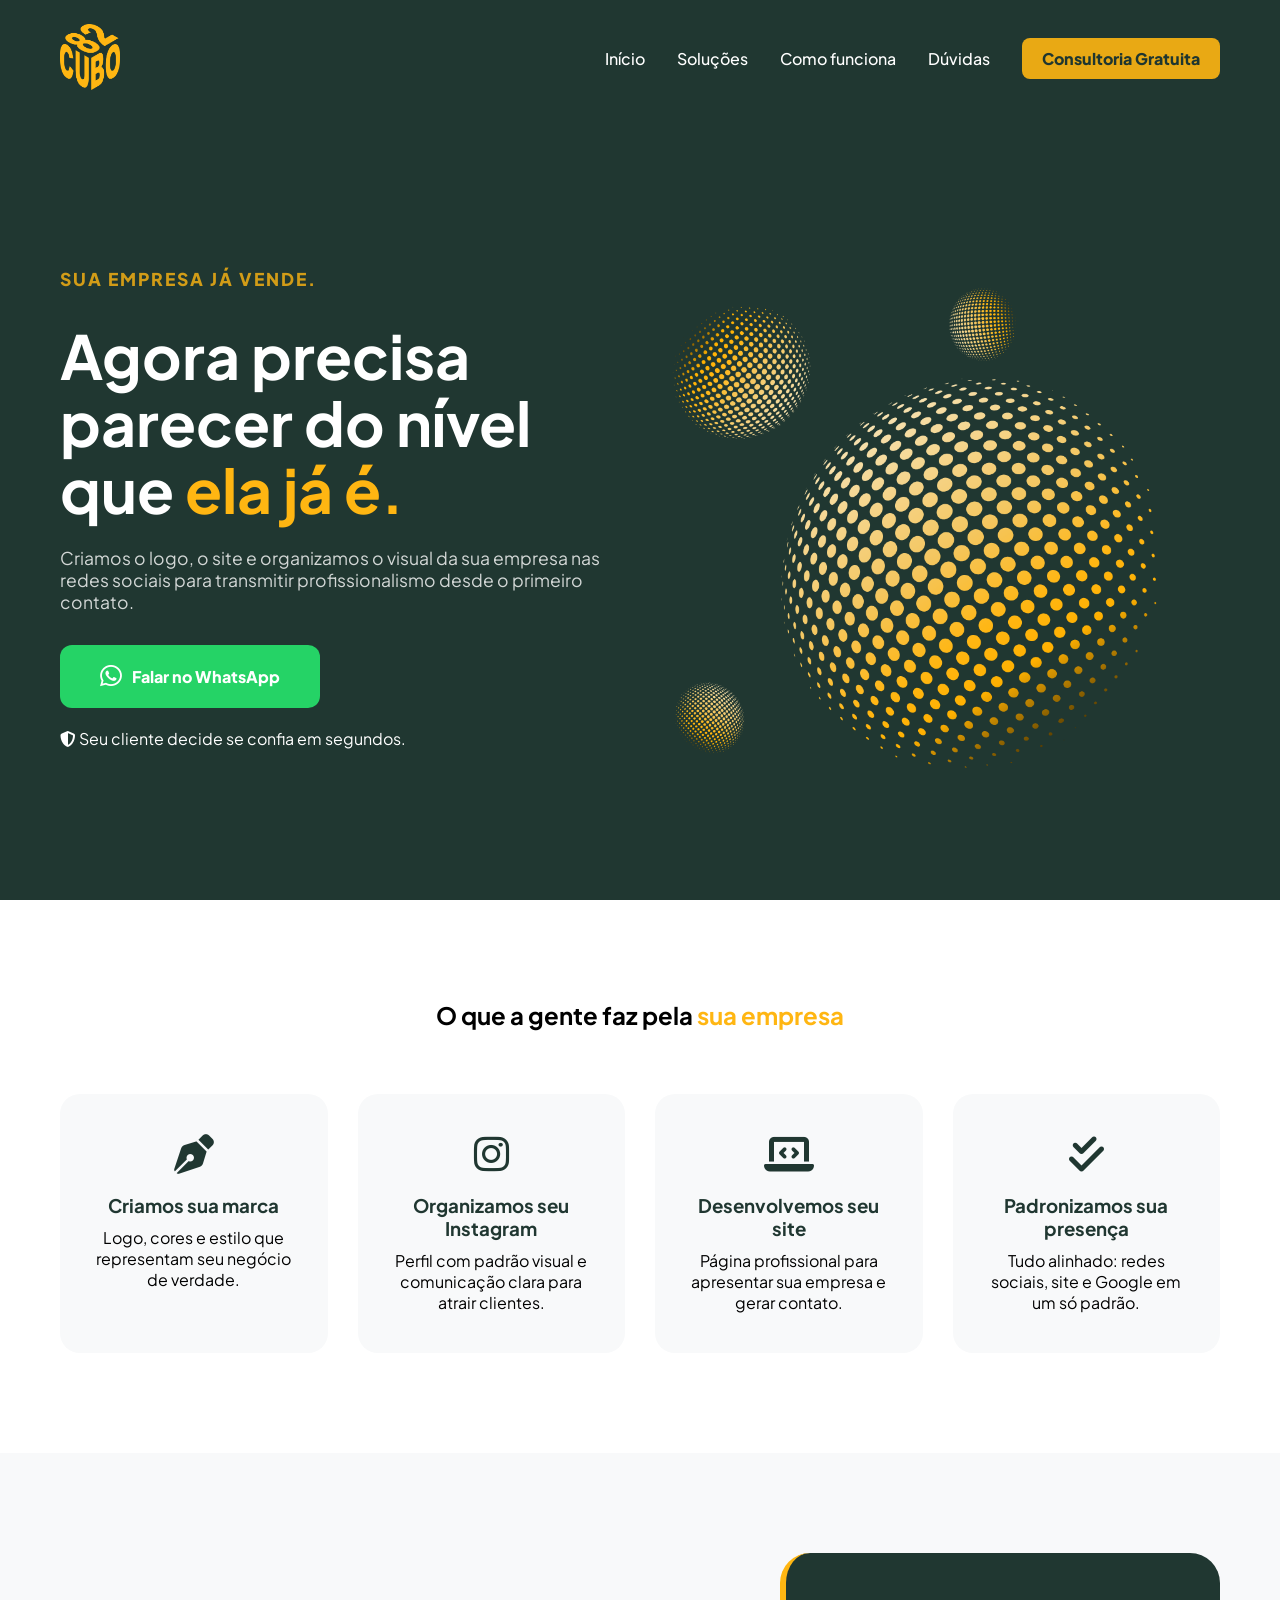
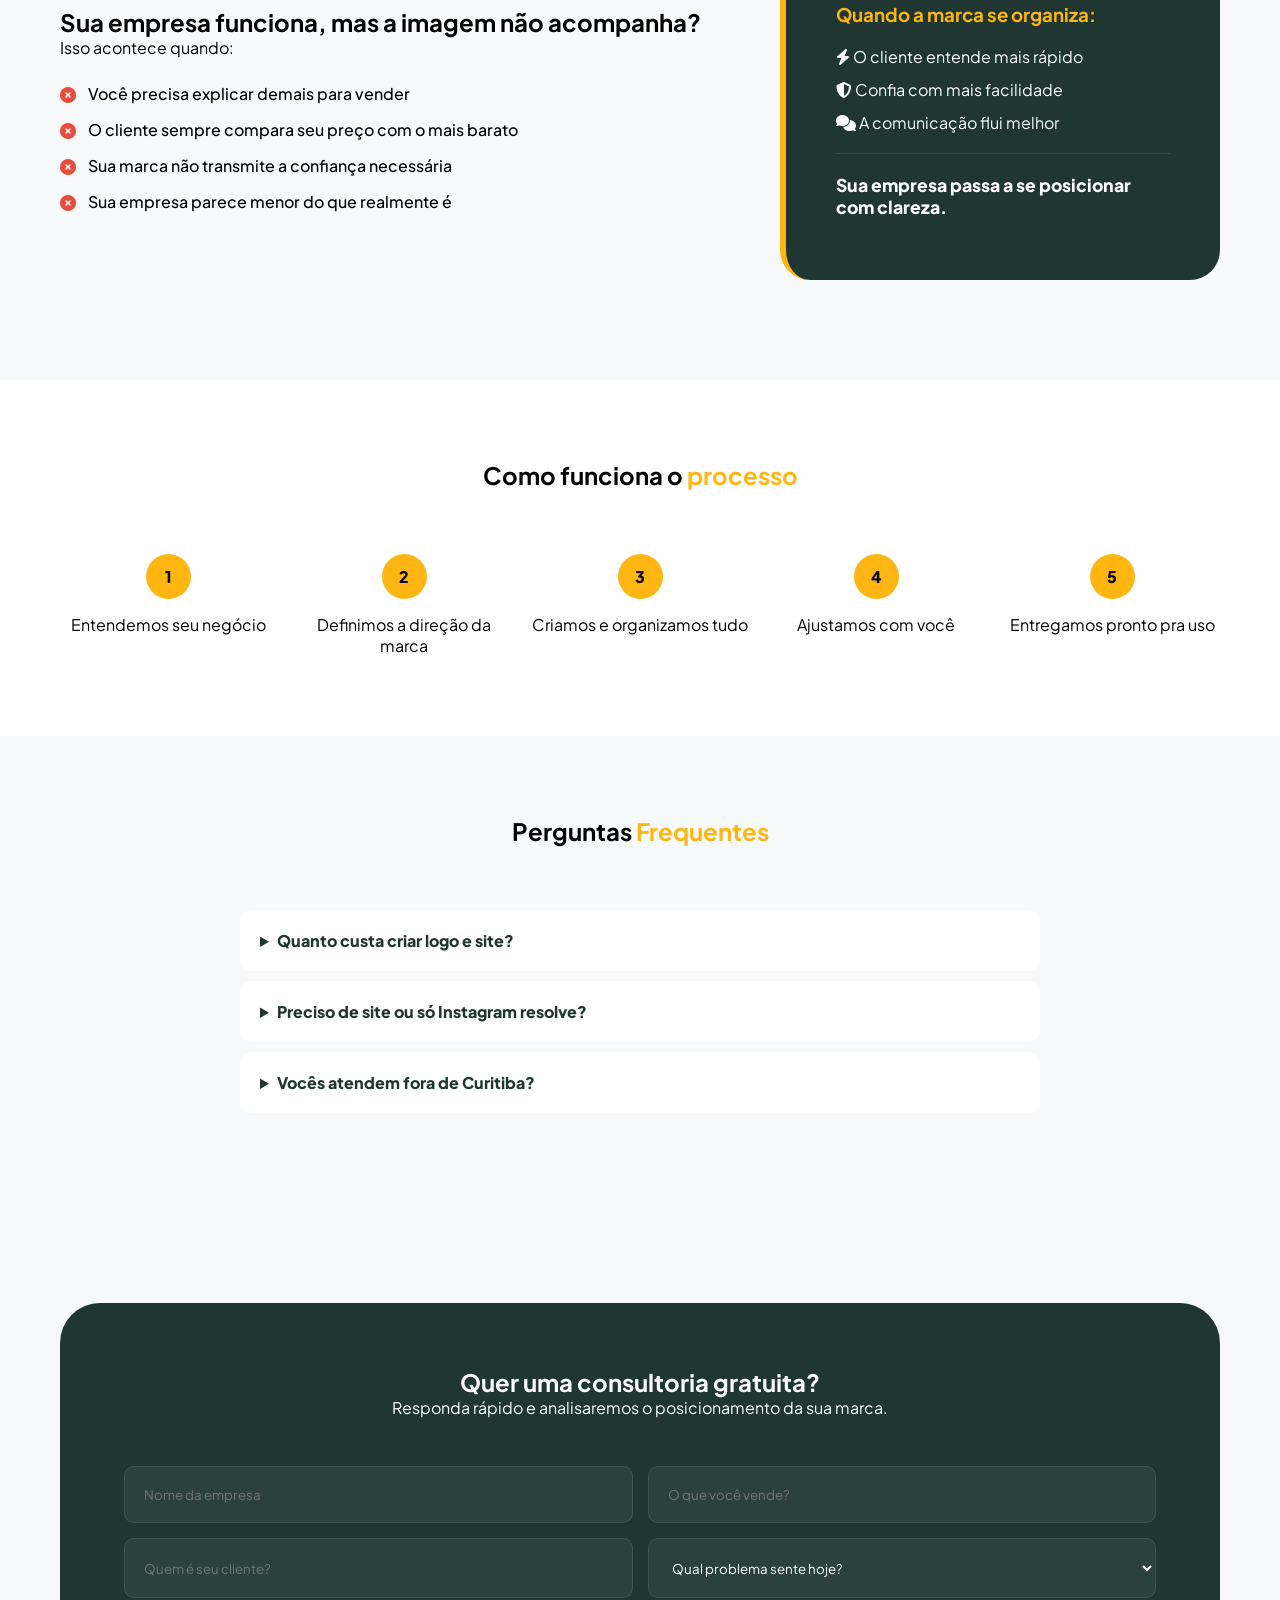
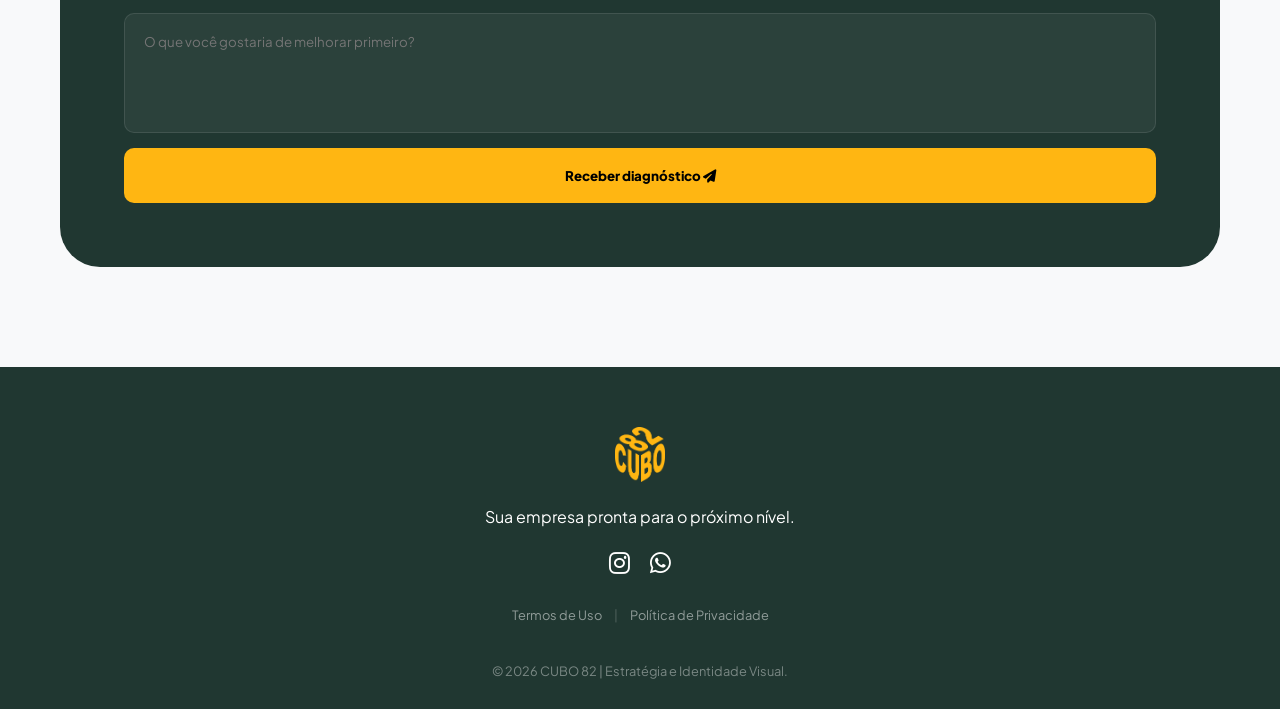
==== index.html @ 88b91f56 "feat: pagina web da cubo82 v.1.0" ====
<!doctype html>
<html lang="pt-br">
  <head>
    <!-- Google Tag Manager -->
    <script>
      (function (w, d, s, l, i) {
        w[l] = w[l] || [];
        w[l].push({ "gtm.start": new Date().getTime(), event: "gtm.js" });
        var f = d.getElementsByTagName(s)[0],
          j = d.createElement(s),
          dl = l != "dataLayer" ? "&l=" + l : "";
        j.async = true;
        j.src = "https://www.googletagmanager.com/gtm.js?id=" + i + dl;
        f.parentNode.insertBefore(j, f);
      })(window, document, "script", "dataLayer", "GTM-NW88DXRG");
    </script>
    <!-- End Google Tag Manager -->

    <meta charset="UTF-8" />
    <meta charset="UTF-8" />
    <meta name="viewport" content="width=device-width, initial-scale=1.0" />

    <title>
      Logo, Site e Identidade Visual para Pequenas Empresas | Cubo 82
    </title>
    <meta
      name="description"
      content="Criamos o logo, o site e organizamos o visual da sua empresa para você parecer profissional e atrair melhores clientes. Atendimento em todo o Brasil."
    />
    <meta
      name="keywords"
      content="Branding, Logotipo, Site para pequenas empresas, Instagram profissional, Cubo 82, Curitiba"
    />

    <link
      rel="stylesheet"
      href="https://cdnjs.cloudflare.com/ajax/libs/font-awesome/6.4.0/css/all.min.css"
    />
    <link
      href="https://fonts.googleapis.com/css2?family=Plus+Jakarta+Sans:wght@300;500;800&display=swap"
      rel="stylesheet"
    />
    <link href="https://unpkg.com/aos@2.3.1/dist/aos.css" rel="stylesheet" />
    <link rel="stylesheet" href="css/styles.css" />
  </head>
  <body>
    <!-- Google Tag Manager (noscript) -->
    <noscript
      ><iframe
        src="https://www.googletagmanager.com/ns.html?id=GTM-NW88DXRG"
        height="0"
        width="0"
        style="display: none; visibility: hidden"
      ></iframe
    ></noscript>
    <!-- End Google Tag Manager (noscript) -->
    <header id="cabecalho">
      <nav class="container">
        <div class="logotipo">
          <img src="public/assets/cubo82.webp" alt="CUBO 82" />
        </div>
        <ul class="links-navegacao">
          <li><a href="#inicio">Início</a></li>
          <li><a href="#solucoes">Soluções</a></li>
          <li><a href="#processo">Como funciona</a></li>
          <li><a href="#faq">Dúvidas</a></li>
          <li>
            <a href="#diagnostico" class="botao-nav">Consultoria Gratuita</a>
          </li>
        </ul>
        <div class="botao-menu">
          <i class="fas fa-bars"></i>
        </div>
      </nav>
    </header>

    <main>
      <section id="inicio" class="secao-principal">
        <div class="container grade-principal">
          <div class="conteudo-principal" data-aos="fade-right">
            <p class="pre-titulo">Sua empresa já vende.</p>
            <h1>Agora precisa parecer do nível que <span>ela já é.</span></h1>
            <p>
              Criamos o logo, o site e organizamos o visual da sua empresa nas
              redes sociais para transmitir profissionalismo desde o primeiro
              contato.
            </p>
            <div class="acoes-principal">
              <a
                href="https://wa.me/55419XXXXXXXX"
                class="botao-whatsapp"
                target="_blank"
                rel="noopener"
              >
                <i class="fab fa-whatsapp"></i>Falar no WhatsApp
              </a>
              <div class="cartao-apoio">
                <i class="fa-solid fa-shield-halved"></i>
                <span>Seu cliente decide se confia em segundos.</span>
              </div>
            </div>
          </div>
          <div class="imagem-principal" data-aos="zoom-in">
            <img
              src="public/assets/bg.png"
              alt="Branding Cubo 82"
              class="img-hero"
            />
          </div>
        </div>
      </section>

      <section id="solucoes" class="secao-solucoes">
        <div class="container">
          <div class="cabecalho-secao" data-aos="fade-up">
            <h2>O que a gente faz pela <span>sua empresa</span></h2>
          </div>
          <div class="grade-solucoes">
            <div class="card-solucao" data-aos="fade-up">
              <i class="fas fa-pen-nib"></i>
              <h3>Criamos sua marca</h3>
              <p>
                Logo, cores e estilo que representam seu negócio de verdade.
              </p>
            </div>
            <div class="card-solucao" data-aos="fade-up" data-aos-delay="100">
              <i class="fab fa-instagram"></i>
              <h3>Organizamos seu Instagram</h3>
              <p>
                Perfil com padrão visual e comunicação clara para atrair
                clientes.
              </p>
            </div>
            <div class="card-solucao" data-aos="fade-up" data-aos-delay="200">
              <i class="fas fa-laptop-code"></i>
              <h3>Desenvolvemos seu site</h3>
              <p>
                Página profissional para apresentar sua empresa e gerar contato.
              </p>
            </div>
            <div class="card-solucao" data-aos="fade-up" data-aos-delay="300">
              <i class="fas fa-check-double"></i>
              <h3>Padronizamos sua presença</h3>
              <p>
                Tudo alinhado: redes sociais, site e Google em um só padrão.
              </p>
            </div>
          </div>
        </div>
      </section>

      <section class="secao-identificacao">
        <div class="container grade-identificacao">
          <div class="texto-problemas" data-aos="fade-right">
            <h2>
              Sua empresa funciona, mas a <span>imagem não acompanha?</span>
            </h2>
            <p>Isso acontece quando:</p>
            <ul class="lista-problemas">
              <li>
                <i class="fas fa-times-circle"></i> Você precisa explicar demais
                para vender
              </li>
              <li>
                <i class="fas fa-times-circle"></i> O cliente sempre compara seu
                preço com o mais barato
              </li>
              <li>
                <i class="fas fa-times-circle"></i> Sua marca não transmite a
                confiança necessária
              </li>
              <li>
                <i class="fas fa-times-circle"></i> Sua empresa parece menor do
                que realmente é
              </li>
            </ul>
          </div>
          <div class="caixa-sucesso" data-aos="fade-left">
            <h3>Quando a marca se organiza:</h3>
            <p><i class="fas fa-bolt"></i> O cliente entende mais rápido</p>
            <p><i class="fas fa-shield-alt"></i> Confia com mais facilidade</p>
            <p><i class="fas fa-comments"></i> A comunicação flui melhor</p>
            <div class="divisor"></div>
            <p class="conclusao">
              Sua empresa passa a se posicionar com clareza.
            </p>
          </div>
        </div>
      </section>

      <section id="processo" class="secao-processo">
        <div class="container">
          <div class="cabecalho-secao" data-aos="fade-up">
            <h2>Como funciona o <span>processo</span></h2>
          </div>
          <div class="grade-processo">
            <div class="passo">
              <span>1</span>
              <p>Entendemos seu negócio</p>
            </div>
            <div class="passo">
              <span>2</span>
              <p>Definimos a direção da marca</p>
            </div>
            <div class="passo">
              <span>3</span>
              <p>Criamos e organizamos tudo</p>
            </div>
            <div class="passo">
              <span>4</span>
              <p>Ajustamos com você</p>
            </div>
            <div class="passo">
              <span>5</span>
              <p>Entregamos pronto pra uso</p>
            </div>
          </div>
        </div>
      </section>

      <section id="faq" class="secao-faq">
        <div class="container">
          <div class="cabecalho-secao">
            <h2>Perguntas <span>Frequentes</span></h2>
          </div>
          <div class="lista-faq">
            <details>
              <summary>Quanto custa criar logo e site?</summary>
              <p>
                O investimento depende da complexidade do projeto, mas é focado
                em quem já vende e quer subir de nível.
              </p>
            </details>
            <details>
              <summary>Preciso de site ou só Instagram resolve?</summary>
              <p>
                O Instagram atrai, mas o site profissional é o que fecha a
                confiança e organiza seu negócio.
              </p>
            </details>
            <details>
              <summary>Vocês atendem fora de Curitiba?</summary>
              <p>
                Sim! Atendemos empresas de todo o Brasil de forma 100% online e
                eficiente.
              </p>
            </details>
          </div>
        </div>
      </section>

      <section id="diagnostico" class="secao-contato">
        <div class="container">
          <div class="caixa-briefing" data-aos="zoom-in">
            <div class="cabecalho-form">
              <h2>Quer uma <span>consultoria gratuita?</span></h2>
              <p>
                Responda rápido e analisaremos o posicionamento da sua marca.
              </p>
            </div>
            <form id="form-briefing" class="grade-form">
              <input
                type="text"
                name="empresa"
                placeholder="Nome da empresa"
                required
              />
              <input
                type="text"
                name="venda"
                placeholder="O que você vende?"
                required
              />
              <input
                type="text"
                name="cliente"
                placeholder="Quem é seu cliente?"
                required
              />
              <select name="problema" required>
                <option value="">Qual problema sente hoje?</option>
                <option value="confianca">Falta de confiança</option>
                <option value="venda">Dificuldade em vender</option>
                <option value="imagem">Imagem amadora</option>
              </select>
              <textarea
                name="melhorar"
                placeholder="O que você gostaria de melhorar primeiro?"
                class="campo-total"
              ></textarea>
              <button type="submit" class="botao-enviar">
                Receber diagnóstico <i class="fas fa-paper-plane"></i>
              </button>
            </form>
          </div>
        </div>
      </section>
    </main>

    <footer class="rodape-final">
      <div class="container">
        <div class="conteudo-rodape">
          <img
            src="public/assets/cubo82.webp"
            alt="Logo Cubo 82"
            class="logo-rodape"
          />
          <p>Sua empresa pronta para o próximo nível.</p>
          <div class="sociais">
            <a href="#"><i class="fab fa-instagram"></i></a>
            <a href="#"><i class="fab fa-whatsapp"></i></a>
          </div>
        </div>

        <div class="links-legais">
          <a href="termos.html">Termos de Uso</a>
          <span class="divisor-legal">|</span>
          <a href="privacidade.html">Política de Privacidade</a>
        </div>

        <div class="direitos">
          <p>&copy; 2026 CUBO 82 | Estratégia e Identidade Visual.</p>
        </div>
      </div>
    </footer>

    <script src="https://unpkg.com/aos@2.3.1/dist/aos.js"></script>
    <script src="js/script.js"></script>
  </body>
</html>
---- css/styles.css ----
/* BLOCO DE CONFIGURAÇÕES */
:root {
  --cor-primaria: #203731;
  --cor-detalhe: #ffb612;
  --cor-fundo: #f8f9fa;
  --cor-branco: #ffffff;
  --vidro: rgba(255, 255, 255, 0.1);
}

* {
  margin: 0;
  padding: 0;
  box-sizing: border-box;
  font-family: "Plus Jakarta Sans", sans-serif;
}

html,
body {
  max-width: 100vw;
  overflow-x: hidden;
  scroll-behavior: smooth;
  background-color: var(--cor-fundo);
}

.container {
  max-width: 1200px;
  margin: 0 auto;
  padding: 0 20px;
}

/* BLOCO DO CABEÇALHO */
#cabecalho {
  width: 100%;
  padding: 1.5rem 0;
  position: fixed;
  top: 0;
  left: 0;
  z-index: 1000;
  transition: 0.4s;
}

#cabecalho.rolagem {
  background: rgba(32, 55, 49, 0.98);
  backdrop-filter: blur(10px);
  padding: 0.8rem 0;
}

nav {
  display: flex;
  justify-content: space-between;
  align-items: center;
}

.logotipo {
  width: 60px;
}
.logotipo img {
  width: 100%;
}

.links-navegacao {
  display: flex;
  list-style: none;
  gap: 2rem;
  align-items: center;
}
.links-navegacao a {
  color: var(--cor-branco);
  text-decoration: none;
  font-weight: 500;
  transition: 0.3s;
}
.links-navegacao a:hover {
  color: var(--cor-detalhe);
}

.botao-nav {
  background: var(--cor-detalhe);
  color: var(--cor-primaria) !important;
  padding: 10px 20px;
  border-radius: 8px;
  font-weight: 800 !important;
  opacity: 0.9;
}

.botao-nav:hover {
  opacity: 1;
}

.botao-menu {
  display: none;
  color: var(--cor-detalhe);
  font-size: 1.8rem;
  cursor: pointer;
}

/* BLOCO HERO (PRINCIPAL) */
.secao-principal {
  background: var(--cor-primaria);
  min-height: 100vh;
  padding-top: 140px;
  color: var(--cor-branco);
  display: flex;
  align-items: center;
}

.grade-principal {
  display: grid;
  grid-template-columns: 1fr 1fr;
  gap: 40px;
}

/* Estilo para o Pré-Título que estava na etiqueta */
.pre-titulo {
  color: var(--cor-detalhe);
  font-weight: 800;
  text-transform: uppercase;
  letter-spacing: 2px;
  margin-bottom: 10px;
  font-size: 0.9rem;
  display: block;
}

.conteudo-principal h1 {
  font-size: 3.8rem;
  margin: 1.5rem 0;
  line-height: 1.1;
}
.conteudo-principal h1 span {
  color: var(--cor-detalhe);
}
.conteudo-principal p {
  font-size: 1.1rem;
  opacity: 0.8;
  margin-bottom: 2rem;
}

.acoes-principal {
  display: flex;
  flex-direction: column;
  gap: 20px;
}

.botao-whatsapp {
  display: inline-flex;
  align-items: center;
  gap: 10px;
  text-decoration: none;
  background: #25d366;
  color: white;
  width: fit-content;
  padding: 1.2rem 2.5rem;
  border-radius: 12px;
  text-decoration: none;
  font-weight: 800;
  transition: 0.3s;
}

.botao-whatsapp i {
  font-size: 25px;
}

.botao-whatsapp:hover {
  transform: scale(1.05);
}

.img-hero {
  width: 100%;
  max-width: 500px;
}

/* BLOCO SOLUÇÕES */
.secao-solucoes {
  padding: 100px 0;
  background: white;
}
.cabecalho-secao {
  text-align: center;
  margin-bottom: 4rem;
}
.cabecalho-secao h2 span {
  color: var(--cor-detalhe);
}

.grade-solucoes {
  display: grid;
  grid-template-columns: repeat(auto-fit, minmax(250px, 1fr));
  gap: 30px;
}

.card-solucao {
  padding: 40px 30px;
  background: var(--cor-fundo);
  border-radius: 20px;
  transition: 0.3s;
  text-align: center;
}

.card-solucao:hover {
  transform: translateY(-10px);
  background: #fdfdfd;
  box-shadow: 0 10px 30px rgba(0, 0, 0, 0.05);
}
.card-solucao i {
  font-size: 2.5rem;
  color: var(--cor-primaria);
  margin-bottom: 20px;
}
.card-solucao h3 {
  margin-bottom: 10px;
  color: var(--cor-primaria);
}

/* BLOCO IDENTIFICAÇÃO (DORES) */
.secao-identificacao {
  padding: 100px 0;
}
.grade-identificacao {
  display: grid;
  grid-template-columns: 1.2fr 0.8fr;
  gap: 60px;
  align-items: center;
}

.lista-problemas {
  list-style: none;
  margin-top: 25px;
}
.lista-problemas li {
  margin-bottom: 15px;
  display: flex;
  gap: 12px;
  font-weight: 500;
}
.lista-problemas i {
  color: #e74c3c;
  margin-top: 4px;
}

.caixa-sucesso {
  background: var(--cor-primaria);
  color: white;
  padding: 50px;
  border-radius: 30px;
  border-left: 6px solid var(--cor-detalhe);
}

.caixa-sucesso h3 {
  color: var(--cor-detalhe);
  margin-bottom: 20px;
}
.caixa-sucesso p {
  margin-bottom: 12px;
}
.divisor {
  height: 1px;
  background: rgba(255, 255, 255, 0.1);
  margin: 20px 0;
}
.conclusao {
  font-weight: 800;
  font-size: 1.1rem;
}

/* BLOCO PROCESSO */
.secao-processo {
  padding: 80px 0;
  background: white;
}
.grade-processo {
  display: flex;
  justify-content: space-between;
  gap: 20px;
  margin-top: 40px;
}
.passo {
  text-align: center;
  flex: 1;
}
.passo span {
  width: 45px;
  height: 45px;
  background: var(--cor-detalhe);
  display: flex;
  align-items: center;
  justify-content: center;
  border-radius: 50%;
  margin: 0 auto 15px;
  font-weight: 800;
}

/* BLOCO FAQ */
.secao-faq {
  padding: 80px 0;
}
.lista-faq {
  max-width: 800px;
  margin: 0 auto;
}
.lista-faq details {
  background: white;
  padding: 20px;
  border-radius: 12px;
  margin-bottom: 10px;
  cursor: pointer;
}
.lista-faq summary {
  font-weight: 800;
  color: var(--cor-primaria);
}
.lista-faq p {
  margin-top: 15px;
  opacity: 0.8;
  line-height: 1.6;
}

/* BLOCO CONTATO / BRIEFING */
.secao-contato {
  padding: 100px 0;
}
.caixa-briefing {
  background: var(--cor-primaria);
  color: white;
  padding: 4rem;
  border-radius: 40px;
}

.cabecalho-form {
  text-align: center;
  margin-bottom: 3rem;
}
.grade-form {
  display: grid;
  grid-template-columns: 1fr 1fr;
  gap: 15px;
}

.grade-form input,
.grade-form select,
.grade-form textarea {
  padding: 1.2rem;
  background: rgba(255, 255, 255, 0.05);
  border: 1px solid rgba(255, 255, 255, 0.1);
  border-radius: 10px;
  color: white;
  outline: none;
}

.campo-total {
  grid-column: span 2;
  height: 120px;
  resize: none;
}

.botao-enviar {
  grid-column: span 2;
  background: var(--cor-detalhe);
  border: none;
  padding: 1.2rem;
  border-radius: 10px;
  font-weight: 800;
  cursor: pointer;
  transition: 0.3s;
}

/* BLOCO RODAPÉ */
.rodape-final {
  background: var(--cor-primaria);
  color: white;
  padding: 60px 0 30px;
  text-align: center;
}
.logo-rodape {
  width: 50px;
  margin-bottom: 20px;
}
.sociais {
  display: flex;
  justify-content: center;
  gap: 20px;
  margin-top: 20px;
}
.sociais a {
  color: white;
  font-size: 1.5rem;
  transition: 0.3s;
}
.sociais a:hover {
  color: var(--cor-detalhe);
}

.links-legais {
  margin-top: 30px;
  font-size: 0.8rem;
}

.links-legais a {
  color: var(--cor-branco);
  text-decoration: none;
  opacity: 0.5;
  transition: 0.3s;
}

.links-legais a:hover {
  opacity: 1;
  color: var(--cor-detalhe);
}

.divisor-legal {
  color: var(--cor-branco);
  opacity: 0.2;
  margin: 0 10px;
}

.direitos {
  margin-top: 40px;
  font-size: 0.8rem;
  opacity: 0.4;
}

/* RESPONSIVIDADE */
@media (max-width: 992px) {
  .grade-principal,
  .grade-identificacao,
  .grade-form {
    grid-template-columns: 1fr;
  }
  .grade-processo {
    flex-direction: column;
    gap: 40px;
  }
  .conteudo-principal h1 {
    font-size: 2.8rem;
  }
  .botao-menu {
    display: block;
  }
  .links-navegacao {
    display: none;
    position: absolute;
    top: 100%;
    left: 0;
    width: 100%;
    background: var(--cor-primaria);
    padding: 30px;
    flex-direction: column;
  }
  .links-navegacao.ativo {
    display: flex;
  }
  .campo-total,
  .botao-enviar {
    grid-column: span 1;
  }
  .caixa-briefing {
    padding: 2rem;
  }
}
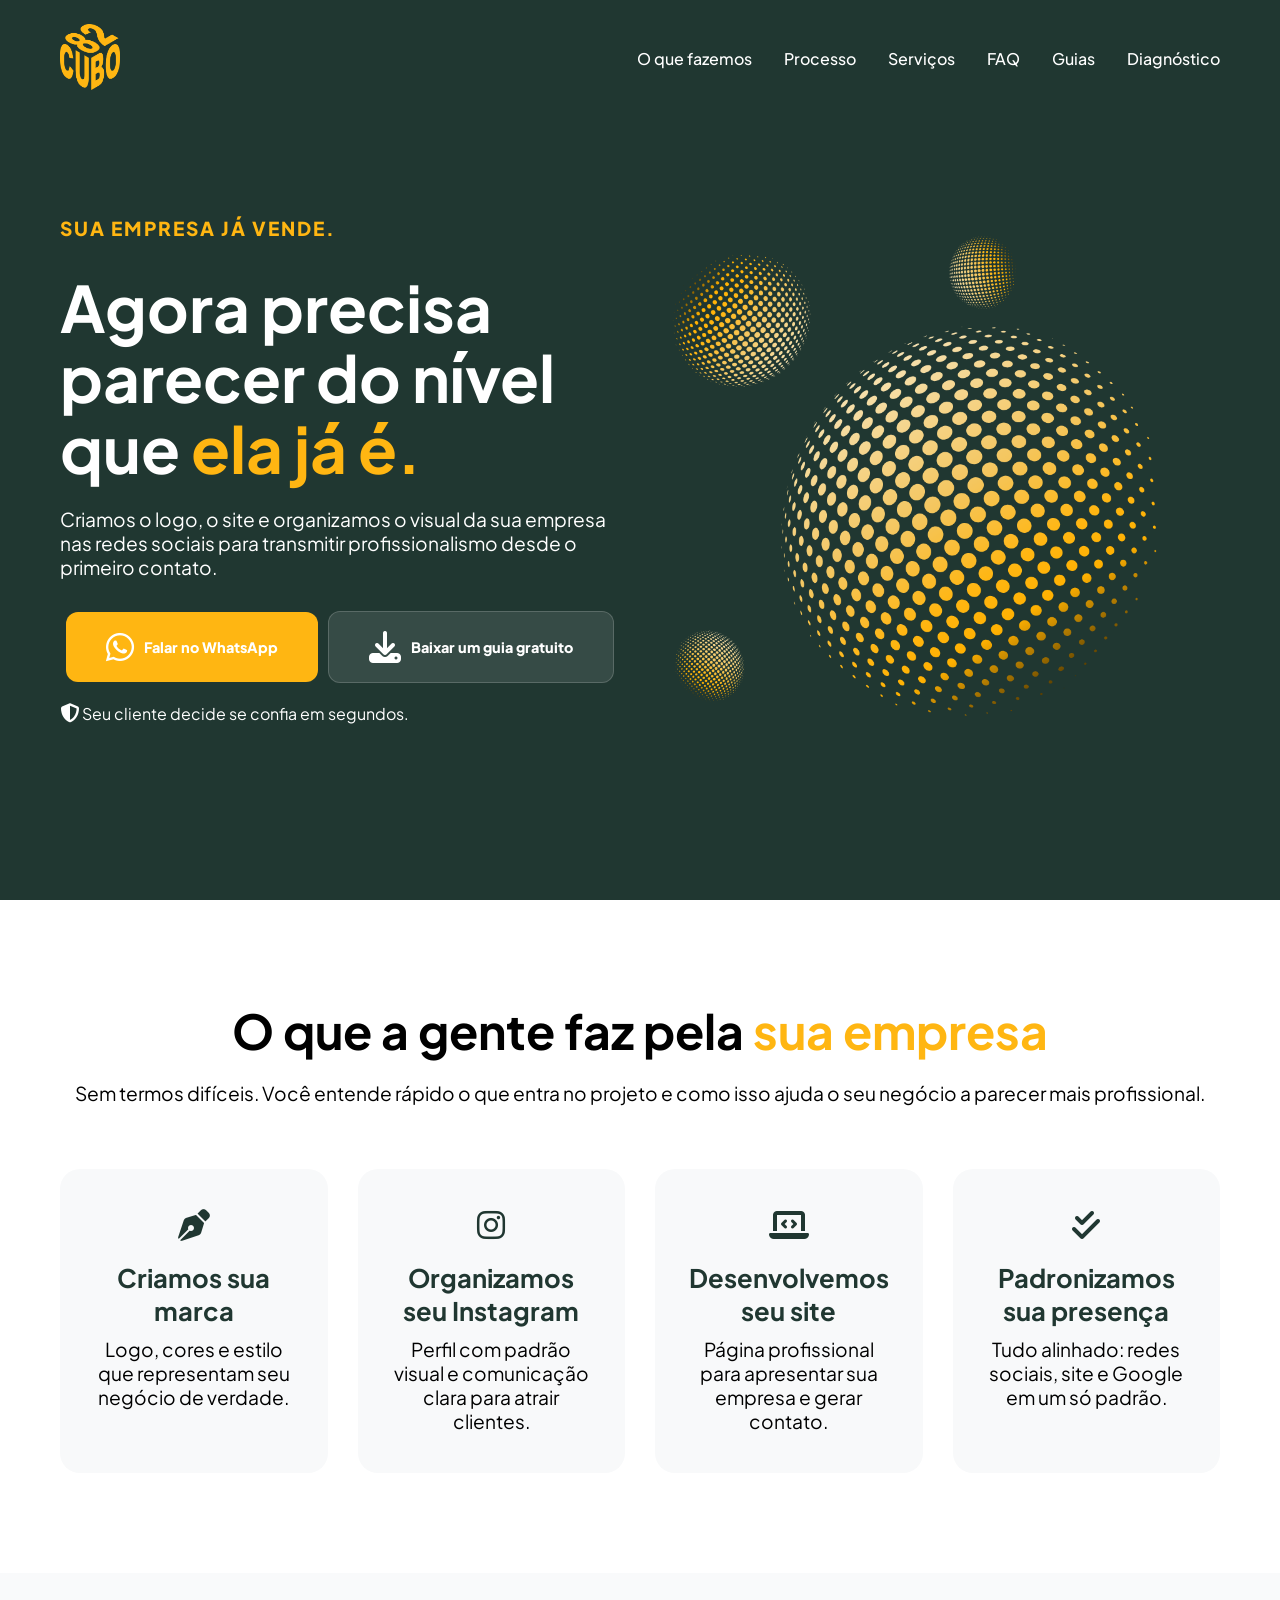
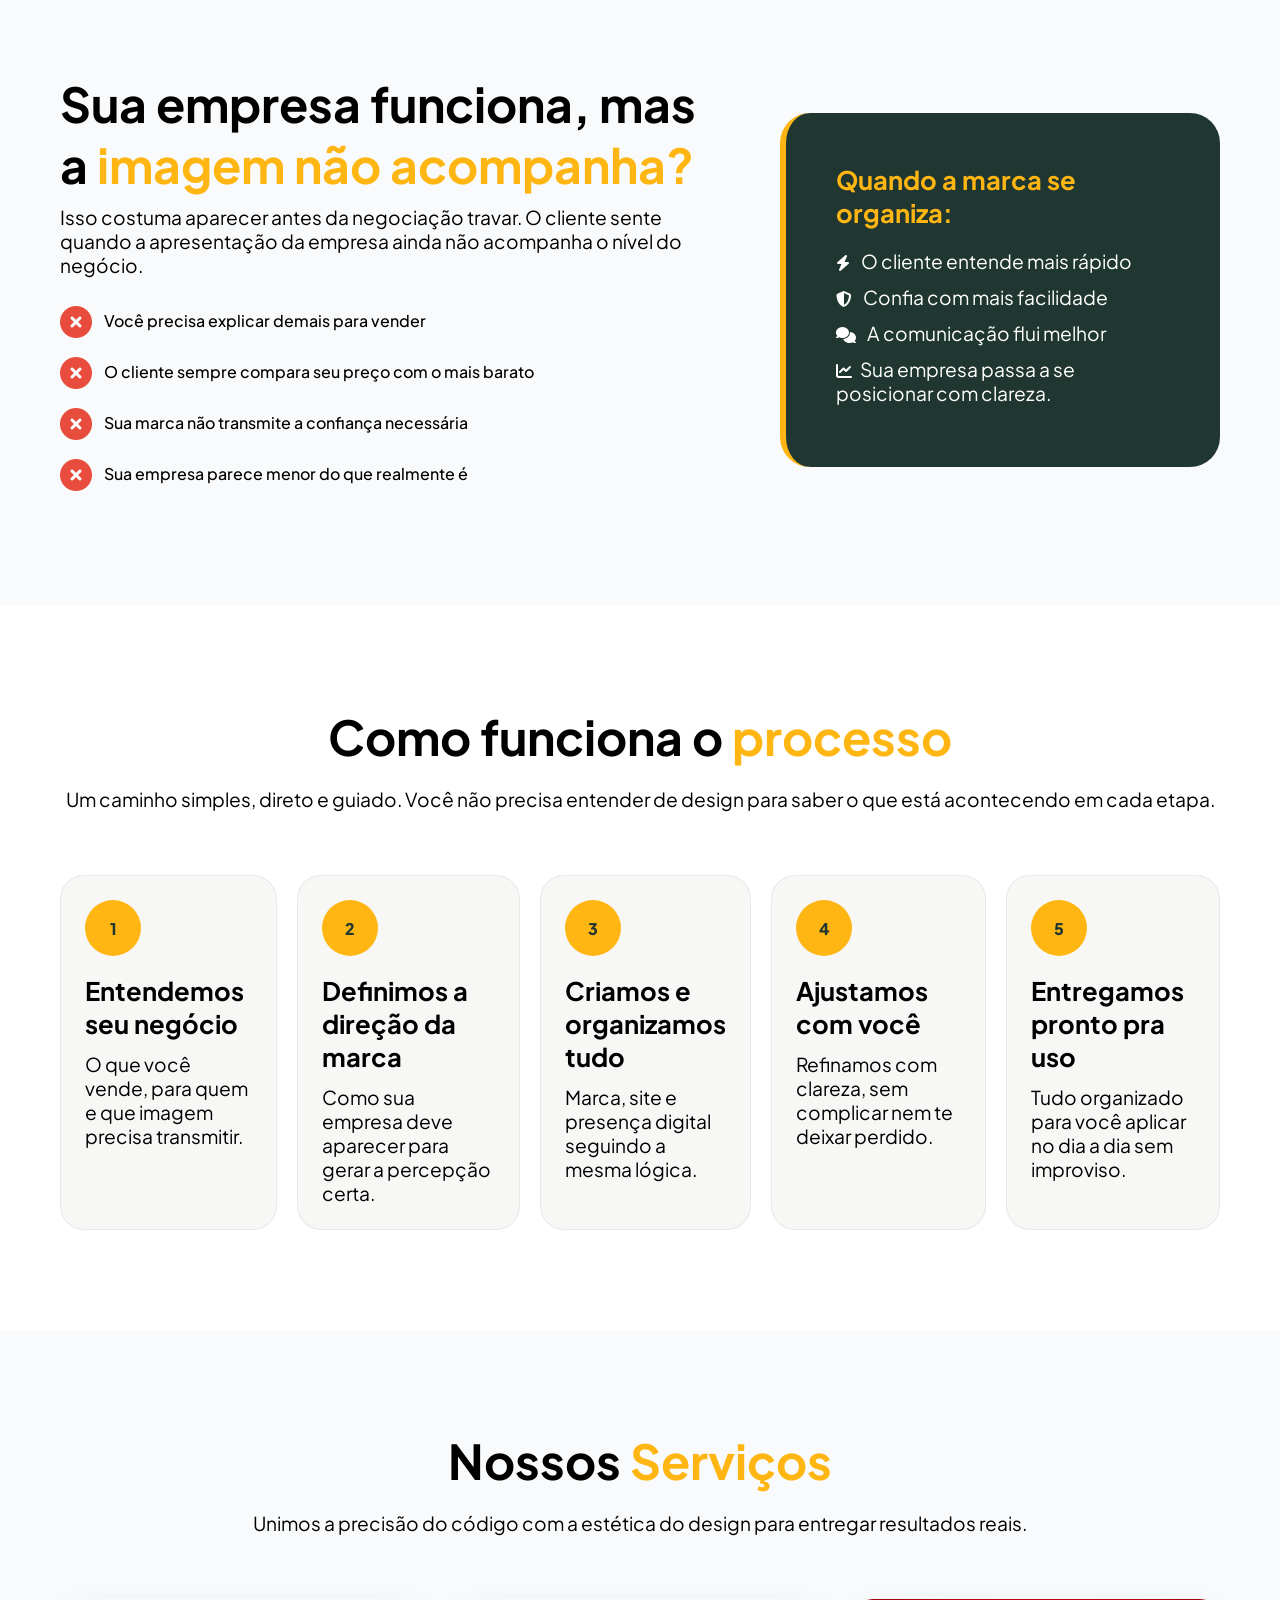
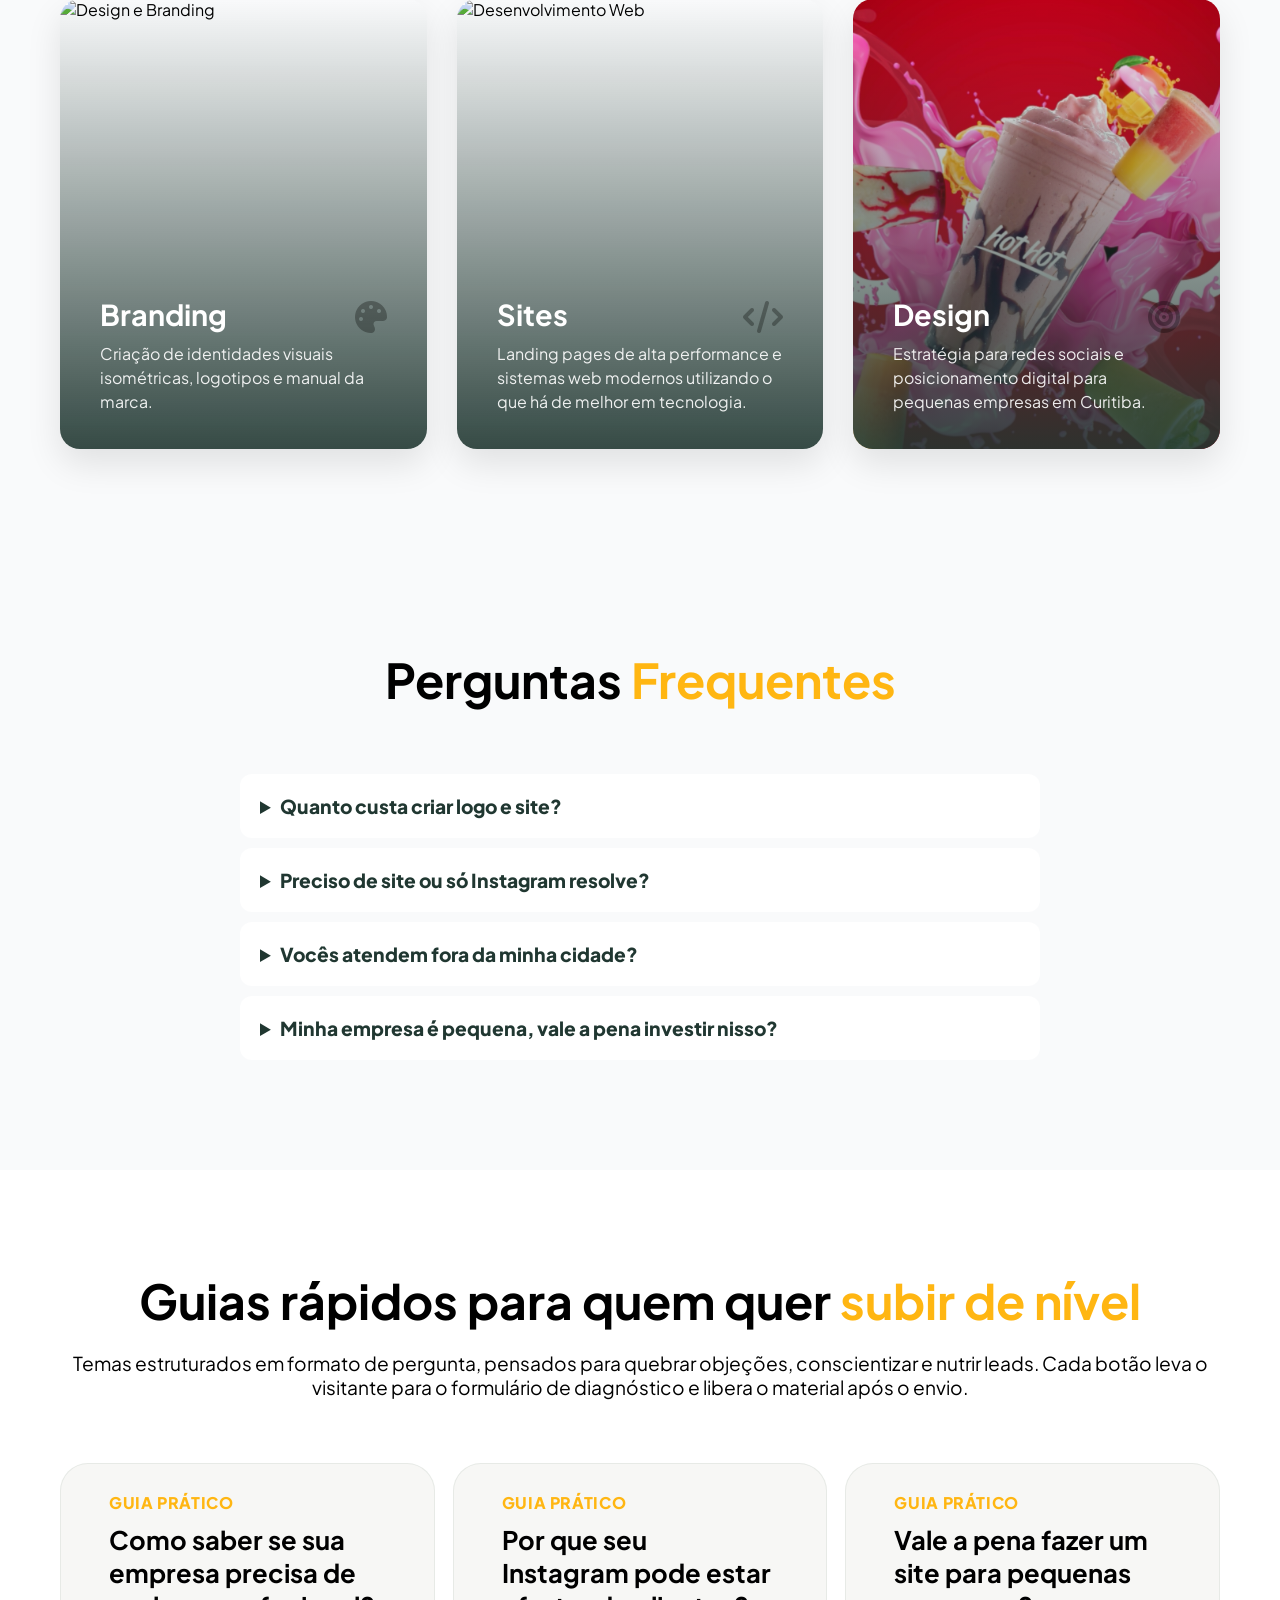
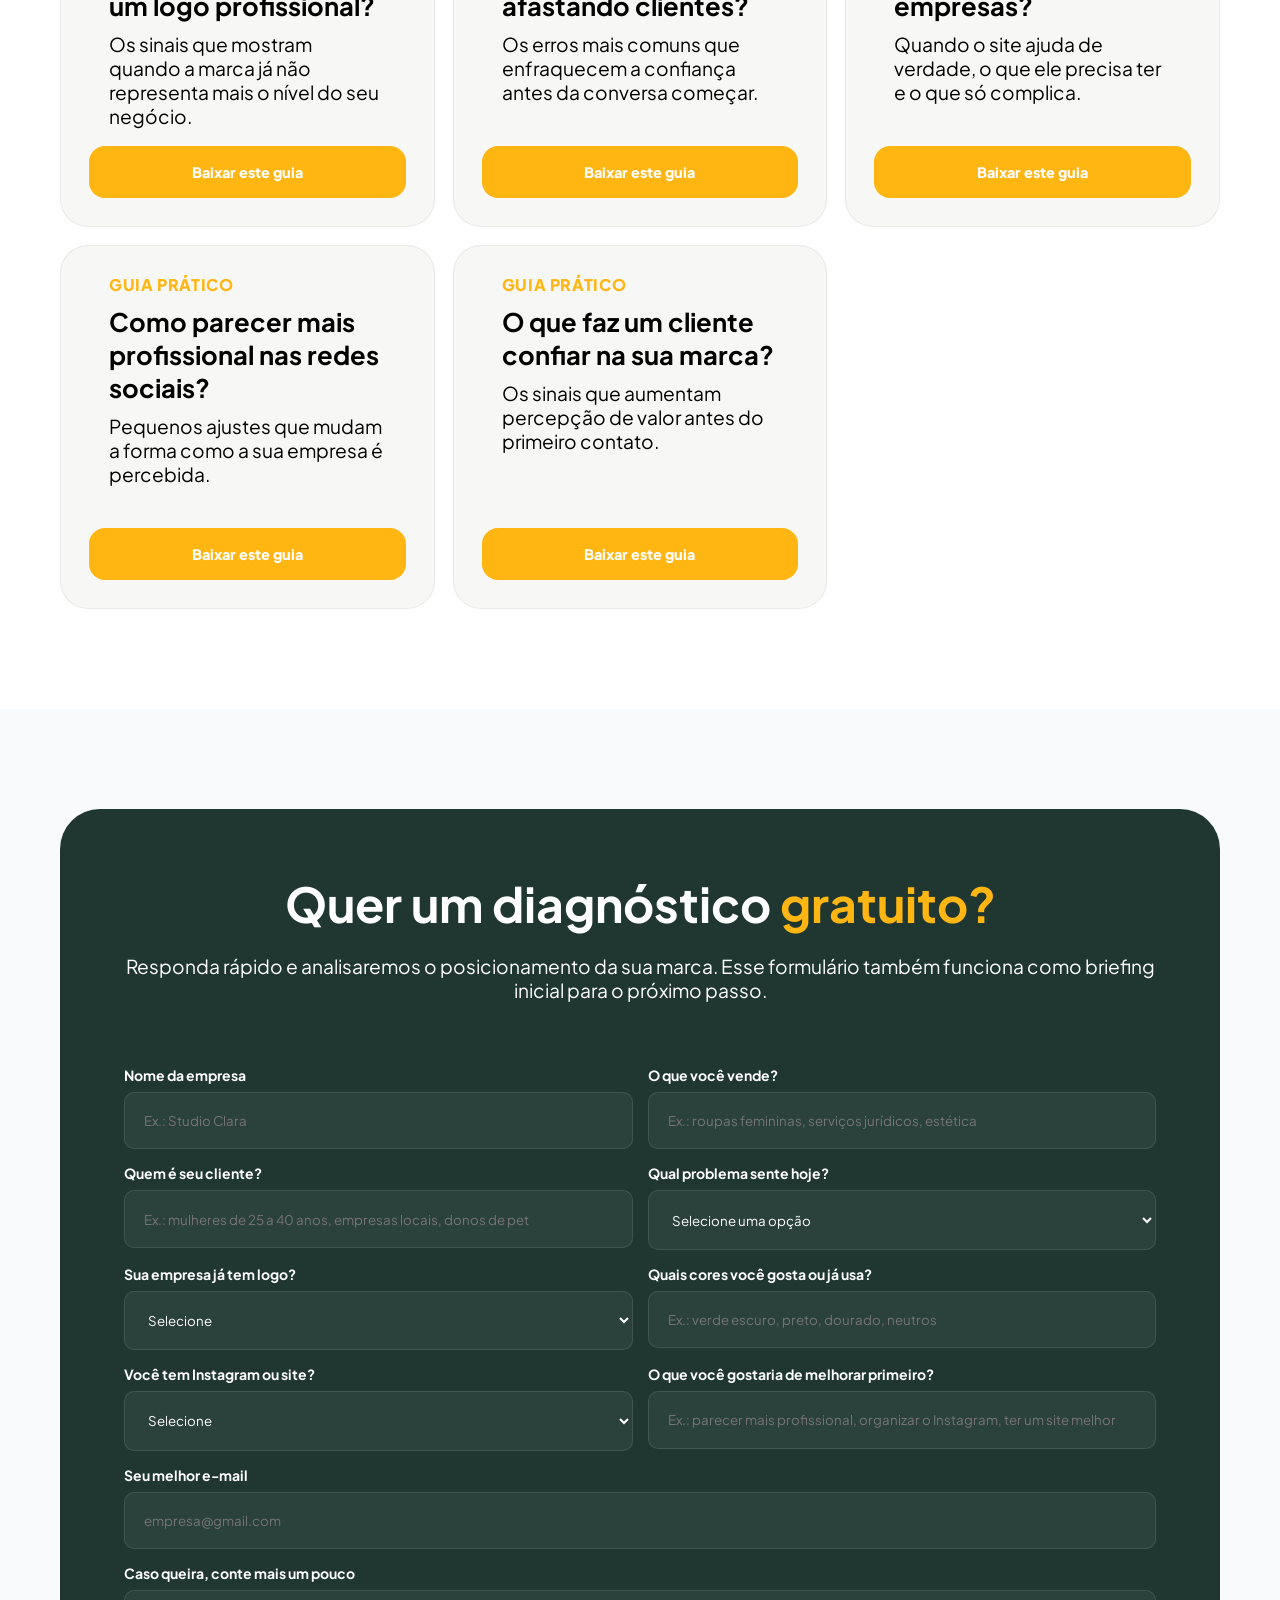
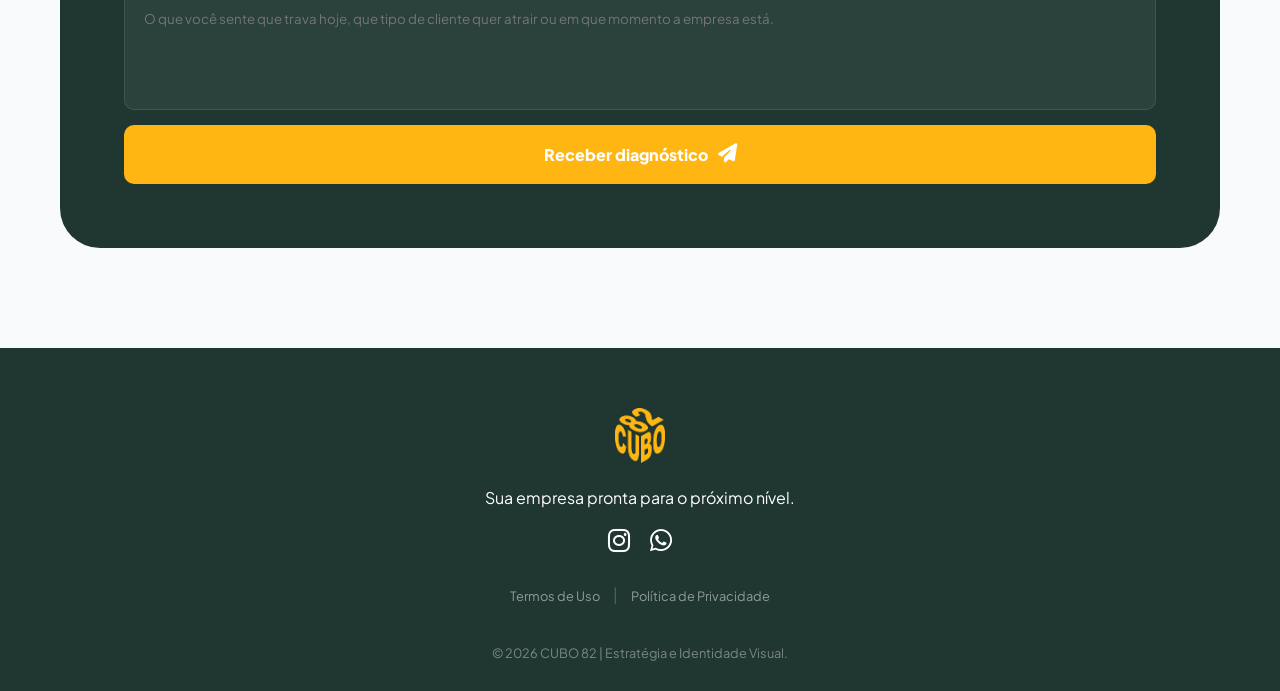
==== commit 403de71e: "feat: adicao de novas secoes e ajustes" ====
--- a/index.html
+++ b/index.html
@@ -1,6 +1,20 @@
 <!doctype html>
 <html lang="pt-br">
   <head>
+    <!-- Google tag (gtag.js) -->
+    <script
+      async
+      src="https://www.googletagmanager.com/gtag/js?id=G-DN6WHPYHWR"
+    ></script>
+    <script>
+      window.dataLayer = window.dataLayer || [];
+      function gtag() {
+        dataLayer.push(arguments);
+      }
+      gtag("js", new Date());
+
+      gtag("config", "G-DN6WHPYHWR");
+    </script>
     <!-- Google Tag Manager -->
     <script>
       (function (w, d, s, l, i) {
@@ -17,7 +31,6 @@
     <!-- End Google Tag Manager -->
 
     <meta charset="UTF-8" />
-    <meta charset="UTF-8" />
     <meta name="viewport" content="width=device-width, initial-scale=1.0" />
 
     <title>
@@ -28,9 +41,114 @@
       content="Criamos o logo, o site e organizamos o visual da sua empresa para você parecer profissional e atrair melhores clientes. Atendimento em todo o Brasil."
     />
     <meta
+      name="robots"
+      content="index,follow,max-image-preview:large,max-snippet:-1,max-video-preview:-1"
+    />
+
+    <meta
       name="keywords"
-      content="Branding, Logotipo, Site para pequenas empresas, Instagram profissional, Cubo 82, Curitiba"
-    />
+      content="logo para pequenas empresas, site para pequenas empresas, identidade visual para redes sociais, criação de logo profissional, presença digital profissional"
+    />
+
+    <link rel="canonical" href="https://cubo82.com/" />
+
+    <meta property="og:type" content="website" />
+    <meta property="og:locale" content="pt_BR" />
+    <meta property="og:site_name" content="Cubo 82" />
+    <meta
+      property="og:title"
+      content="Logo, Site e Identidade Visual para Pequenas Empresas | Cubo 82"
+    />
+    <meta
+      property="og:description"
+      content="Criamos o logo, o site e organizamos o visual da sua empresa para você parecer profissional e atrair melhores clientes. Atendimento em todo o Brasil."
+    />
+    <meta property="og:url" content="https://cubo82.com/" />
+
+    <meta name="twitter:card" content="summary_large_image" />
+    <meta
+      name="twitter:title"
+      content="Logo, Site e Identidade Visual para Pequenas Empresas | Cubo 82"
+    />
+    <meta
+      name="twitter:description"
+      content="Criamos o logo, o site e organizamos o visual da sua empresa para você parecer profissional e atrair melhores clientes. Atendimento em todo o Brasil."
+    />
+    <meta name="theme-color" content="#203731" />
+
+    <script type="application/ld+json">
+      {
+        "@context": "https://schema.org",
+        "@type": "ProfessionalService",
+        "name": "Cubo 82",
+        "url": "https://cubo82.com",
+        "description": "Criamos o logo, o site e organizamos o visual da sua empresa para você parecer profissional e atrair melhores clientes. Atendimento em todo o Brasil.",
+        "image": "[data-uri]...",
+        "brand": { "@type": "Brand", "name": "Cubo 82" },
+        "areaServed": { "@type": "Country", "name": "Brasil" },
+        "serviceType": [
+          "Criação de logo para pequenas empresas",
+          "Criação de site para pequenas empresas",
+          "Identidade visual para redes sociais",
+          "Presença digital para pequenas empresas"
+        ],
+        "sameAs": ["https://instagram.com/somos.cubo82"]
+      }
+    </script>
+    <script type="application/ld+json">
+      {
+        "@context": "https://schema.org",
+        "@type": "FAQPage",
+        "mainEntity": [
+          {
+            "@type": "Question",
+            "name": "Quanto custa criar logo e site?",
+            "acceptedAnswer": {
+              "@type": "Answer",
+              "text": "O investimento depende da complexidade do projeto, mas é focado em quem já vende e quer subir de nível."
+            }
+          },
+          {
+            "@type": "Question",
+            "name": "Preciso de site ou só Instagram resolve?",
+            "acceptedAnswer": {
+              "@type": "Answer",
+              "text": "O Instagram atrai, mas o site profissional é o que fecha a confiança e organiza seu negócio."
+            }
+          },
+          {
+            "@type": "Question",
+            "name": "Vocês atendem fora da minha cidade?",
+            "acceptedAnswer": {
+              "@type": "Answer",
+              "text": "Sim. Atendemos empresas de todo o Brasil de forma 100% online."
+            }
+          },
+          {
+            "@type": "Question",
+            "name": "Minha empresa é pequena, vale a pena investir nisso?",
+            "acceptedAnswer": {
+              "@type": "Answer",
+              "text": "Se você já vende e sente que a imagem ainda não acompanha o nível do seu negócio, vale olhar para isso agora."
+            }
+          }
+        ]
+      }
+    </script>
+    <script type="application/ld+json">
+      {
+        "@context": "https://schema.org",
+        "@type": "WebSite",
+        "name": "Cubo 82",
+        "url": "https://cubo82.com",
+        "description": "Criamos o logo, o site e organizamos o visual da sua empresa para você parecer profissional e atrair melhores clientes. Atendimento em todo o Brasil.",
+        "potentialAction": {
+          "@type": "SearchAction",
+          "target": "https://cubo82.com/?s={search_term_string}",
+          "query-input": "required name=search_term_string"
+        }
+      }
+    </script>
 
     <link
       rel="stylesheet"
@@ -55,18 +173,19 @@
     ></noscript>
     <!-- End Google Tag Manager (noscript) -->
     <header id="cabecalho">
-      <nav class="container">
+      <nav class="container navegacao">
         <div class="logotipo">
-          <img src="public/assets/cubo82.webp" alt="CUBO 82" />
+          <a href="#inicio">
+            <img src="public/assets/cubo82.webp" alt="CUBO 82" />
+          </a>
         </div>
         <ul class="links-navegacao">
-          <li><a href="#inicio">Início</a></li>
-          <li><a href="#solucoes">Soluções</a></li>
-          <li><a href="#processo">Como funciona</a></li>
-          <li><a href="#faq">Dúvidas</a></li>
-          <li>
-            <a href="#diagnostico" class="botao-nav">Consultoria Gratuita</a>
-          </li>
+          <li><a href="#solucoes">O que fazemos</a></li>
+          <li><a href="#processo">Processo</a></li>
+          <li><a href="#servicos">Serviços</a></li>
+          <li><a href="#faq">FAQ</a></li>
+          <li><a href="#blog">Guias</a></li>
+          <li><a href="#diagnostico">Diagnóstico</a></li>
         </ul>
         <div class="botao-menu">
           <i class="fas fa-bars"></i>
@@ -75,7 +194,7 @@
     </header>
 
     <main>
-      <section id="inicio" class="secao-principal">
+      <section id="inicio" class="secao principal">
         <div class="container grade-principal">
           <div class="conteudo-principal" data-aos="fade-right">
             <p class="pre-titulo">Sua empresa já vende.</p>
@@ -86,14 +205,21 @@
               contato.
             </p>
             <div class="acoes-principal">
-              <a
-                href="https://wa.me/55419XXXXXXXX"
-                class="botao-whatsapp"
-                target="_blank"
-                rel="noopener"
-              >
-                <i class="fab fa-whatsapp"></i>Falar no WhatsApp
-              </a>
+              <div class="links-acoes">
+                <a
+                  href="https://wa.me/5541996224106"
+                  class="link"
+                  target="_blank"
+                  rel="noopener"
+                >
+                  <i class="fab fa-whatsapp"></i>Falar no WhatsApp
+                </a>
+                <a class="link guia" href="#blog"
+                  ><i class="fa-solid fa-download"></i>Baixar um guia
+                  gratuito</a
+                >
+              </div>
+
               <div class="cartao-apoio">
                 <i class="fa-solid fa-shield-halved"></i>
                 <span>Seu cliente decide se confia em segundos.</span>
@@ -101,19 +227,19 @@
             </div>
           </div>
           <div class="imagem-principal" data-aos="zoom-in">
-            <img
-              src="public/assets/bg.png"
-              alt="Branding Cubo 82"
-              class="img-hero"
-            />
+            <img src="public/assets/bg.png" alt="Branding Cubo 82" />
           </div>
         </div>
       </section>
 
-      <section id="solucoes" class="secao-solucoes">
+      <section id="solucoes" class="secao solucoes">
         <div class="container">
           <div class="cabecalho-secao" data-aos="fade-up">
             <h2>O que a gente faz pela <span>sua empresa</span></h2>
+            <p>
+              Sem termos difíceis. Você entende rápido o que entra no projeto e
+              como isso ajuda o seu negócio a parecer mais profissional.
+            </p>
           </div>
           <div class="grade-solucoes">
             <div class="card-solucao" data-aos="fade-up">
@@ -149,13 +275,17 @@
         </div>
       </section>
 
-      <section class="secao-identificacao">
+      <section class="secao identificacao">
         <div class="container grade-identificacao">
           <div class="texto-problemas" data-aos="fade-right">
             <h2>
               Sua empresa funciona, mas a <span>imagem não acompanha?</span>
             </h2>
-            <p>Isso acontece quando:</p>
+            <p>
+              Isso costuma aparecer antes da negociação travar. O cliente sente
+              quando a apresentação da empresa ainda não acompanha o nível do
+              negócio.
+            </p>
             <ul class="lista-problemas">
               <li>
                 <i class="fas fa-times-circle"></i> Você precisa explicar demais
@@ -180,45 +310,125 @@
             <p><i class="fas fa-bolt"></i> O cliente entende mais rápido</p>
             <p><i class="fas fa-shield-alt"></i> Confia com mais facilidade</p>
             <p><i class="fas fa-comments"></i> A comunicação flui melhor</p>
-            <div class="divisor"></div>
-            <p class="conclusao">
-              Sua empresa passa a se posicionar com clareza.
+            <p>
+              <i class="fa-solid fa-chart-line"></i>Sua empresa passa a se
+              posicionar com clareza.
             </p>
           </div>
         </div>
       </section>
 
-      <section id="processo" class="secao-processo">
+      <section id="processo" class="secao processo">
         <div class="container">
           <div class="cabecalho-secao" data-aos="fade-up">
             <h2>Como funciona o <span>processo</span></h2>
+            <p>
+              Um caminho simples, direto e guiado. Você não precisa entender de
+              design para saber o que está acontecendo em cada etapa.
+            </p>
           </div>
           <div class="grade-processo">
             <div class="passo">
-              <span>1</span>
-              <p>Entendemos seu negócio</p>
+              <div class="passo-numero">1</div>
+              <h3>Entendemos seu negócio</h3>
+              <p>
+                O que você vende, para quem e que imagem precisa transmitir.
+              </p>
             </div>
             <div class="passo">
-              <span>2</span>
-              <p>Definimos a direção da marca</p>
+              <div class="passo-numero">2</div>
+              <h3>Definimos a direção da marca</h3>
+              <p>
+                Como sua empresa deve aparecer para gerar a percepção certa.
+              </p>
             </div>
             <div class="passo">
-              <span>3</span>
-              <p>Criamos e organizamos tudo</p>
+              <div class="passo-numero">3</div>
+              <h3>Criamos e organizamos tudo</h3>
+              <p>Marca, site e presença digital seguindo a mesma lógica.</p>
             </div>
             <div class="passo">
-              <span>4</span>
-              <p>Ajustamos com você</p>
+              <div class="passo-numero">4</div>
+              <h3>Ajustamos com você</h3>
+              <p>Refinamos com clareza, sem complicar nem te deixar perdido.</p>
             </div>
             <div class="passo">
-              <span>5</span>
-              <p>Entregamos pronto pra uso</p>
+              <div class="passo-numero">5</div>
+              <h3>Entregamos pronto pra uso</h3>
+              <p>
+                Tudo organizado para você aplicar no dia a dia sem improviso.
+              </p>
             </div>
           </div>
         </div>
       </section>
 
-      <section id="faq" class="secao-faq">
+      <section id="servicos" class="secao servicos">
+        <div class="container">
+          <div class="cabecalho-secao" data-aos="fade-up">
+            <h2>Nossos <span>Serviços</span></h2>
+            <p>
+              Unimos a precisão do código com a estética do design para entregar
+              resultados reais.
+            </p>
+          </div>
+
+          <div class="grade-servicos">
+            <div class="item-servico" data-aos="fade-up" data-aos-delay="100">
+              <div class="img-servico">
+                <img
+                  src="public/assets/pizza_americana.png"
+                  alt="Design e Branding"
+                />
+                <div class="overlay-servico">
+                  <div class="overlay-conteudo">
+                    <h3>Branding</h3>
+                    <p>
+                      Criação de identidades visuais isométricas, logotipos e
+                      manual da marca.
+                    </p>
+                    <i class="fas fa-palette"></i>
+                  </div>
+                </div>
+              </div>
+            </div>
+
+            <div class="item-servico" data-aos="fade-up" data-aos-delay="200">
+              <div class="img-servico">
+                <img src="public/assets/moral.png" alt="Desenvolvimento Web" />
+                <div class="overlay-servico">
+                  <div class="overlay-conteudo">
+                    <h3>Sites</h3>
+                    <p>
+                      Landing pages de alta performance e sistemas web modernos
+                      utilizando o que há de melhor em tecnologia.
+                    </p>
+                    <i class="fas fa-code"></i>
+                  </div>
+                </div>
+              </div>
+            </div>
+
+            <div class="item-servico" data-aos="fade-up" data-aos-delay="300">
+              <div class="img-servico">
+                <img src="public/assets/hothot.png" alt="Gestão de Presença" />
+                <div class="overlay-servico">
+                  <div class="overlay-conteudo">
+                    <h3>Design</h3>
+                    <p>
+                      Estratégia para redes sociais e posicionamento digital
+                      para pequenas empresas em Curitiba.
+                    </p>
+                    <i class="fas fa-bullseye"></i>
+                  </div>
+                </div>
+              </div>
+            </div>
+          </div>
+        </div>
+      </section>
+
+      <section id="faq" class="secao faq">
         <div class="container">
           <div class="cabecalho-secao">
             <h2>Perguntas <span>Frequentes</span></h2>
@@ -239,58 +449,249 @@
               </p>
             </details>
             <details>
-              <summary>Vocês atendem fora de Curitiba?</summary>
-              <p>
-                Sim! Atendemos empresas de todo o Brasil de forma 100% online e
-                eficiente.
+              <summary>Vocês atendem fora da minha cidade?</summary>
+              <p>
+                Sim! Atendemos empresas de todo o Brasil de forma 100% online.
               </p>
             </details>
+            <details>
+              <summary>
+                Minha empresa é pequena, vale a pena investir nisso?
+              </summary>
+              <p>
+                Se você já vende e sente que a imagem ainda não acompanha o
+                nível do seu negócio, vale olhar para isso agora.
+              </p>
+            </details>
           </div>
         </div>
       </section>
 
-      <section id="diagnostico" class="secao-contato">
+      <section id="blog" class="secao guia">
+        <div class="container">
+          <div class="cabecalho-secao">
+            <h2>Guias rápidos para quem quer <span>subir de nível</span></h2>
+            <p>
+              Temas estruturados em formato de pergunta, pensados para quebrar
+              objeções, conscientizar e nutrir leads. Cada botão leva o
+              visitante para o formulário de diagnóstico e libera o material
+              após o envio.
+            </p>
+          </div>
+          <div class="blog-grid">
+            <article class="blog-card">
+              <div class="container guia">
+                <div class="tag">Guia prático</div>
+                <h3>
+                  Como saber se sua empresa precisa de um logo profissional?
+                </h3>
+                <p>
+                  Os sinais que mostram quando a marca já não representa mais o
+                  nível do seu negócio.
+                </p>
+              </div>
+              <button
+                class="botao js-guide-btn"
+                data-guide="guides/guia-logo-profissional-cubo82.pptx"
+                data-guide-title="Como saber se sua empresa precisa de um logo profissional"
+              >
+                Baixar este guia
+              </button>
+            </article>
+            <article class="blog-card">
+              <div class="container guia">
+                <div class="tag">Guia prático</div>
+                <h3>Por que seu Instagram pode estar afastando clientes?</h3>
+                <p>
+                  Os erros mais comuns que enfraquecem a confiança antes da
+                  conversa começar.
+                </p>
+              </div>
+              <button
+                class="botao guia-download js-guide-btn"
+                data-guide="guides/guia-instagram-clientes-cubo82.pptx"
+                data-guide-title="Por que seu Instagram pode estar afastando clientes"
+              >
+                Baixar este guia
+              </button>
+            </article>
+            <article class="blog-card">
+              <div class="container guia">
+                <div class="tag">Guia prático</div>
+                <h3>Vale a pena fazer um site para pequenas empresas?</h3>
+                <p>
+                  Quando o site ajuda de verdade, o que ele precisa ter e o que
+                  só complica.
+                </p>
+              </div>
+              <button
+                class="botao guia-download js-guide-btn"
+                data-guide="guides/guia-site-pequenas-empresas-cubo82.pptx"
+                data-guide-title="Vale a pena fazer um site para pequenas empresas?"
+              >
+                Baixar este guia
+              </button>
+            </article>
+            <article class="blog-card">
+              <div class="container guia">
+                <div class="tag">Guia prático</div>
+                <h3>Como parecer mais profissional nas redes sociais?</h3>
+                <p>
+                  Pequenos ajustes que mudam a forma como a sua empresa é
+                  percebida.
+                </p>
+              </div>
+              <button
+                class="botao guia-download js-guide-btn"
+                data-guide="guides/guia-redes-sociais-profissionais-cubo82.pptx"
+                data-guide-title="Como parecer mais profissional nas redes sociais"
+              >
+                Baixar este guia
+              </button>
+            </article>
+            <article class="blog-card">
+              <div class="container guia">
+                <div class="tag">Guia prático</div>
+                <h3>O que faz um cliente confiar na sua marca?</h3>
+                <p>
+                  Os sinais que aumentam percepção de valor antes do primeiro
+                  contato.
+                </p>
+              </div>
+
+              <button
+                class="botao guia-download js-guide-btn"
+                data-guide="guides/guia-confianca-na-marca-cubo82.pptx"
+                data-guide-title="O que faz um cliente confiar na sua marca"
+              >
+                Baixar este guia
+              </button>
+            </article>
+          </div>
+        </div>
+      </section>
+
+      <section id="diagnostico" class="secao contato">
         <div class="container">
           <div class="caixa-briefing" data-aos="zoom-in">
             <div class="cabecalho-form">
-              <h2>Quer uma <span>consultoria gratuita?</span></h2>
+              <h2>Quer um diagnóstico <span>gratuito?</span></h2>
               <p>
                 Responda rápido e analisaremos o posicionamento da sua marca.
+                Esse formulário também funciona como briefing inicial para o
+                próximo passo.
               </p>
             </div>
             <form id="form-briefing" class="grade-form">
-              <input
-                type="text"
-                name="empresa"
-                placeholder="Nome da empresa"
-                required
-              />
-              <input
-                type="text"
-                name="venda"
-                placeholder="O que você vende?"
-                required
-              />
-              <input
-                type="text"
-                name="cliente"
-                placeholder="Quem é seu cliente?"
-                required
-              />
-              <select name="problema" required>
-                <option value="">Qual problema sente hoje?</option>
-                <option value="confianca">Falta de confiança</option>
-                <option value="venda">Dificuldade em vender</option>
-                <option value="imagem">Imagem amadora</option>
-              </select>
-              <textarea
-                name="melhorar"
-                placeholder="O que você gostaria de melhorar primeiro?"
-                class="campo-total"
-              ></textarea>
-              <button type="submit" class="botao-enviar">
-                Receber diagnóstico <i class="fas fa-paper-plane"></i>
-              </button>
+              <div class="field">
+                <label for="empresa">Nome da empresa</label>
+                <input
+                  type="text"
+                  name="empresa"
+                  placeholder="Ex.: Studio Clara"
+                  required
+                />
+              </div>
+              <div class="field">
+                <label for="venda"> O que você vende?</label>
+                <input
+                  type="text"
+                  name="venda"
+                  placeholder="Ex.: roupas femininas, serviços jurídicos, estética"
+                  required
+                />
+              </div>
+              <div class="field">
+                <label for="cliente">Quem é seu cliente?</label>
+                <input
+                  type="text"
+                  name="cliente"
+                  placeholder="Ex.: mulheres de 25 a 40 anos, empresas locais, donos de pet"
+                  required
+                />
+              </div>
+              <div class="field">
+                <label for="problema">Qual problema sente hoje?</label>
+                <select id="problema" name="problema" required>
+                  <option value="0">Selecione uma opção</option>
+                  <option value="confianca">
+                    Minha marca não transmite confiança
+                  </option>
+                  <option value="instagram">Meu Instagram parece amador</option>
+                  <option value="nivel">
+                    Minha empresa não parece do nível que já é
+                  </option>
+                  <option value="clientes">
+                    Quero atrair clientes melhores
+                  </option>
+                  <option value="brand">
+                    Preciso organizar site, marca e redes no mesmo padrão
+                  </option>
+                </select>
+              </div>
+              <div class="field">
+                <label for="logoatual">Sua empresa já tem logo?</label>
+                <select id="logoatual" name="logoatual" required>
+                  <option value="0">Selecione</option>
+                  <option value="sim">Sim, já tenho</option>
+                  <option value="alterarlogo">
+                    Tenho, mas não me representa mais
+                  </option>
+                  <option value="nao">Ainda não tenho</option>
+                </select>
+              </div>
+              <div class="field">
+                <label for="cores">Quais cores você gosta ou já usa?</label>
+                <input
+                  type="text"
+                  name="cores"
+                  placeholder="Ex.: verde escuro, preto, dourado, neutros"
+                  required
+                />
+              </div>
+              <div class="field">
+                <label for="canais">Você tem Instagram ou site?</label>
+                <select id="canais" name="canais" required>
+                  <option value="0">Selecione</option>
+                  <option value="instagram">Tenho Instagram</option>
+                  <option value="site">Tenho site</option>
+                  <option value="ambos">Tenho Instagram e site</option>
+                  <option value="nao">Ainda não tenho nenhum</option>
+                </select>
+              </div>
+              <div class="field">
+                <label for="melhorar"
+                  >O que você gostaria de melhorar primeiro?</label
+                >
+                <input
+                  type="text"
+                  name="melhorar"
+                  placeholder="Ex.: parecer mais profissional, organizar o Instagram, ter um site melhor"
+                  required
+                />
+              </div>
+              <div class="field full">
+                <label for="email">Seu melhor e-mail</label>
+                <input
+                  type="email"
+                  name="email"
+                  placeholder="empresa@gmail.com"
+                  required
+                />
+              </div>
+              <div class="field full">
+                <label for="obs">Caso queira, conte mais um pouco</label>
+                <textarea
+                  name="contar-mais"
+                  placeholder="O que você sente que trava hoje, que tipo de cliente quer atrair ou em que momento a empresa está."
+                  class="campo-total"
+                ></textarea>
+              </div>
+              <div class="field full">
+                <button type="submit" class="botao enviar-form">
+                  Receber diagnóstico <i class="fas fa-paper-plane"></i>
+                </button>
+              </div>
             </form>
           </div>
         </div>
--- a/css/styles.css
+++ b/css/styles.css
@@ -1,10 +1,14 @@
 /* BLOCO DE CONFIGURAÇÕES */
 :root {
   --cor-primaria: #203731;
-  --cor-detalhe: #ffb612;
+  --cor-secundaria: #ffb612;
   --cor-fundo: #f8f9fa;
-  --cor-branco: #ffffff;
-  --vidro: rgba(255, 255, 255, 0.1);
+  --cor-cabecalho: #203731fa;
+  --texto-titulo-branco: #ffffff;
+  --texto-titulo-preto: #222222;
+  --texto-subtitulo: #5d5d5d;
+  --vidro: #ffffff1a;
+  --card: #f7f7f5;
 }
 
 * {
@@ -22,10 +26,35 @@
   background-color: var(--cor-fundo);
 }
 
-.container {
-  max-width: 1200px;
-  margin: 0 auto;
-  padding: 0 20px;
+nav {
+  display: flex;
+  justify-content: space-between;
+  align-items: center;
+}
+
+h1 {
+  font-size: 4rem;
+}
+
+h2 {
+  font-size: 3rem;
+}
+
+h3 {
+  font-size: 1.6rem;
+}
+
+p,
+summary {
+  font-size: 1.2rem;
+}
+
+span {
+  color: var(--cor-secundaria);
+}
+
+i {
+  font-size: 2rem;
 }
 
 /* BLOCO DO CABEÇALHO */
@@ -40,15 +69,16 @@
 }
 
 #cabecalho.rolagem {
-  background: rgba(32, 55, 49, 0.98);
+  background: var(--cor-cabecalho);
   backdrop-filter: blur(10px);
   padding: 0.8rem 0;
 }
 
-nav {
-  display: flex;
-  justify-content: space-between;
-  align-items: center;
+.container,
+.navegacao {
+  max-width: 1200px;
+  margin: 0 auto;
+  padding: 0 20px;
 }
 
 .logotipo {
@@ -65,41 +95,57 @@
   align-items: center;
 }
 .links-navegacao a {
-  color: var(--cor-branco);
+  color: var(--texto-titulo-branco);
   text-decoration: none;
   font-weight: 500;
   transition: 0.3s;
 }
 .links-navegacao a:hover {
-  color: var(--cor-detalhe);
-}
-
-.botao-nav {
-  background: var(--cor-detalhe);
-  color: var(--cor-primaria) !important;
-  padding: 10px 20px;
-  border-radius: 8px;
-  font-weight: 800 !important;
-  opacity: 0.9;
-}
-
-.botao-nav:hover {
-  opacity: 1;
+  color: var(--cor-secundaria);
 }
 
 .botao-menu {
   display: none;
-  color: var(--cor-detalhe);
+  color: var(--cor-secundaria);
   font-size: 1.8rem;
   cursor: pointer;
 }
 
-/* BLOCO HERO (PRINCIPAL) */
-.secao-principal {
+/* SEÇÕES */
+.secao {
+  padding: 100px 0;
+  background: var(--texto-titulo-branco);
+}
+
+.grade-solucoes {
+  display: grid;
+  grid-template-columns: repeat(auto-fit, minmax(250px, 1fr));
+  gap: 30px;
+}
+
+/* CABEÇALHO SEÇÕES */
+.cabecalho-secao {
+  display: flex;
+  flex-direction: column;
+  gap: 20px;
+  text-align: center;
+  margin-bottom: 4rem;
+}
+
+.cabecalho-secao h2 span {
+  color: var(--cor-secundaria);
+}
+
+.cabecalho-secao p {
+  color: var(--subtitulo);
+}
+
+/* BLOCO PRINCIPAL */
+.secao.principal {
   background: var(--cor-primaria);
   min-height: 100vh;
   padding-top: 140px;
-  color: var(--cor-branco);
+  color: var(--texto-titulo-branco);
   display: flex;
   align-items: center;
 }
@@ -110,29 +156,21 @@
   gap: 40px;
 }
 
-/* Estilo para o Pré-Título que estava na etiqueta */
+.conteudo-principal h1 {
+  margin: 1.5rem 0;
+  line-height: 1.1;
+}
+
+.conteudo-principal p {
+  margin-bottom: 2rem;
+}
+
 .pre-titulo {
-  color: var(--cor-detalhe);
+  display: block;
+  color: var(--cor-secundaria);
   font-weight: 800;
   text-transform: uppercase;
   letter-spacing: 2px;
-  margin-bottom: 10px;
-  font-size: 0.9rem;
-  display: block;
-}
-
-.conteudo-principal h1 {
-  font-size: 3.8rem;
-  margin: 1.5rem 0;
-  line-height: 1.1;
-}
-.conteudo-principal h1 span {
-  color: var(--cor-detalhe);
-}
-.conteudo-principal p {
-  font-size: 1.1rem;
-  opacity: 0.8;
-  margin-bottom: 2rem;
 }
 
 .acoes-principal {
@@ -141,13 +179,42 @@
   gap: 20px;
 }
 
-.botao-whatsapp {
+.botao {
+  border: 0;
+  margin-top: auto;
+  padding: 14px 18px;
+  border-radius: 16px;
+  min-height: 52px;
+  background: var(--cor-secundaria);
+  color: var(--texto-titulo-branco);
+  font-size: 0.9rem;
+  font-weight: 800;
+  transition: 0.3s;
+  cursor: pointer;
+}
+
+.botao:hover {
+  transform: scale(1.05);
+}
+
+.links-acoes {
+  display: flex;
+  justify-content: center;
+  align-items: center;
+  gap: 10px;
+}
+
+.links-acoes a {
+  font-size: 0.9rem;
+}
+
+.link {
   display: inline-flex;
   align-items: center;
   gap: 10px;
   text-decoration: none;
-  background: #25d366;
-  color: white;
+  background: var(--cor-secundaria);
+  color: var(--texto-titulo-branco);
   width: fit-content;
   padding: 1.2rem 2.5rem;
   border-radius: 12px;
@@ -156,38 +223,32 @@
   transition: 0.3s;
 }
 
-.botao-whatsapp i {
-  font-size: 25px;
-}
-
-.botao-whatsapp:hover {
+.link:hover {
   transform: scale(1.05);
 }
 
-.img-hero {
+.link.guia {
+  background-color: var(--vidro);
+  border: 1px solid rgba(250, 250, 247, 0.18);
+}
+
+.cartao-apoio i {
+  font-size: 1.2rem;
+}
+
+.cartao-apoio span {
+  color: var(--texto-titulo-branco);
+}
+
+.imagem-principal {
+  max-width: 500px;
+}
+
+.imagem-principal img {
   width: 100%;
-  max-width: 500px;
 }
 
 /* BLOCO SOLUÇÕES */
-.secao-solucoes {
-  padding: 100px 0;
-  background: white;
-}
-.cabecalho-secao {
-  text-align: center;
-  margin-bottom: 4rem;
-}
-.cabecalho-secao h2 span {
-  color: var(--cor-detalhe);
-}
-
-.grade-solucoes {
-  display: grid;
-  grid-template-columns: repeat(auto-fit, minmax(250px, 1fr));
-  gap: 30px;
-}
-
 .card-solucao {
   padding: 40px 30px;
   background: var(--cor-fundo);
@@ -202,7 +263,6 @@
   box-shadow: 0 10px 30px rgba(0, 0, 0, 0.05);
 }
 .card-solucao i {
-  font-size: 2.5rem;
   color: var(--cor-primaria);
   margin-bottom: 20px;
 }
@@ -211,9 +271,55 @@
   color: var(--cor-primaria);
 }
 
+.card-solucao p {
+  color: var(--subtitulo);
+}
+
+/* BLOCO PROCESSO */
+.grade-processo {
+  display: flex;
+  justify-content: space-between;
+  gap: 20px;
+  margin-top: 40px;
+}
+.passo {
+  background: var(--card);
+  border: 1px solid rgba(26, 58, 40, 0.07);
+  border-radius: 24px;
+  padding: 24px;
+  min-height: 210px;
+}
+
+.passo-numero {
+  width: 56px;
+  height: 56px;
+  border-radius: 50%;
+  background: var(--cor-secundaria);
+  color: var(--cor-primaria);
+  display: grid;
+  place-items: center;
+  font-weight: 900;
+  margin-bottom: 18px;
+}
+
+.passo h3 {
+  margin-bottom: 12px;
+}
+.passo p {
+  color: var(--subtitulo);
+}
+
 /* BLOCO IDENTIFICAÇÃO (DORES) */
-.secao-identificacao {
-  padding: 100px 0;
+.secao.identificacao {
+  background-color: var(--vidro);
+}
+
+.texto-problemas h2 {
+  margin-bottom: 10px;
+}
+
+.texto-problemas p {
+  color: var(--subtitulo);
 }
 .grade-identificacao {
   display: grid;
@@ -228,6 +334,7 @@
 }
 .lista-problemas li {
   margin-bottom: 15px;
+  align-items: center;
   display: flex;
   gap: 12px;
   font-weight: 500;
@@ -239,66 +346,130 @@
 
 .caixa-sucesso {
   background: var(--cor-primaria);
-  color: white;
+  color: var(--texto-titulo-branco);
   padding: 50px;
   border-radius: 30px;
-  border-left: 6px solid var(--cor-detalhe);
+  border-left: 6px solid var(--cor-secundaria);
 }
 
 .caixa-sucesso h3 {
-  color: var(--cor-detalhe);
+  color: var(--cor-secundaria);
   margin-bottom: 20px;
 }
 .caixa-sucesso p {
   margin-bottom: 12px;
 }
-.divisor {
-  height: 1px;
-  background: rgba(255, 255, 255, 0.1);
-  margin: 20px 0;
-}
-.conclusao {
-  font-weight: 800;
-  font-size: 1.1rem;
-}
-
-/* BLOCO PROCESSO */
-.secao-processo {
-  padding: 80px 0;
-  background: white;
-}
-.grade-processo {
-  display: flex;
-  justify-content: space-between;
-  gap: 20px;
-  margin-top: 40px;
-}
-.passo {
-  text-align: center;
-  flex: 1;
-}
-.passo span {
-  width: 45px;
-  height: 45px;
-  background: var(--cor-detalhe);
-  display: flex;
-  align-items: center;
-  justify-content: center;
-  border-radius: 50%;
-  margin: 0 auto 15px;
-  font-weight: 800;
+
+.caixa-sucesso i {
+  font-size: 1rem;
+  margin-right: 8px;
+}
+
+/* BLOCO SERVIÇOS */
+
+.secao.servicos {
+  background-color: var(--vidro);
+}
+
+.grade-servicos {
+  display: grid;
+  grid-template-columns: repeat(auto-fit, minmax(350px, 1fr));
+  gap: 30px;
+  margin-top: 50px;
+}
+
+.item-servico {
+  position: relative;
+  border-radius: 20px;
+  overflow: hidden;
+  height: 450px;
+  box-shadow: 0 15px 35px rgba(0, 0, 0, 0.1);
+}
+
+.img-servico {
+  width: 100%;
+  height: 100%;
+  position: relative;
+}
+
+.img-servico img {
+  width: 100%;
+  height: 100%;
+  object-fit: cover;
+  transition: transform 0.8s ease;
+}
+
+/* Efeito de Overlay (Vidro Escuro) */
+.overlay-servico {
+  position: absolute;
+  top: 0;
+  left: 0;
+  width: 100%;
+  height: 100%;
+  background: linear-gradient(to top, rgba(32, 55, 49, 0.9), transparent);
+  display: flex;
+  align-items: flex-end;
+  padding: 40px;
+  transition: 0.4s;
+}
+
+.overlay-servico h3,
+.overlay-servico p {
+  color: var(--texto-titulo-branco) !important;
+}
+
+.overlay-conteudo {
+  color: var(--white);
+  transform: translateY(20px);
+  transition: 0.4s;
+}
+
+.overlay-conteudo h3 {
+  font-size: 1.8rem;
+  color: var(--accent);
+  margin-bottom: 10px;
+}
+
+.overlay-conteudo p {
+  font-size: 1rem;
+  line-height: 1.5;
+  opacity: 0.9;
+  margin-bottom: 15px;
+}
+
+.overlay-conteudo i {
+  font-size: 2rem;
+  opacity: 0.3;
+  position: absolute;
+  right: 0;
+  top: 5px;
+}
+
+/* Efeito de Hover */
+.item-servico:hover .img-servico img {
+  transform: scale(1.1);
+}
+
+.item-servico:hover .overlay-servico {
+  background: rgba(32, 55, 49, 0.85);
+  backdrop-filter: blur(4px);
+}
+
+.item-servico:hover .overlay-conteudo {
+  transform: translateY(0);
 }
 
 /* BLOCO FAQ */
-.secao-faq {
-  padding: 80px 0;
-}
+.secao.faq {
+  background-color: var(--vidro);
+}
+
 .lista-faq {
   max-width: 800px;
   margin: 0 auto;
 }
 .lista-faq details {
-  background: white;
+  background: var(--texto-titulo-branco);
   padding: 20px;
   border-radius: 12px;
   margin-bottom: 10px;
@@ -314,10 +485,55 @@
   line-height: 1.6;
 }
 
+/* GUIA */
+.container.guia {
+  height: 240px;
+  display: flex;
+  flex-direction: column;
+  gap: 10px;
+}
+
+.blog-grid {
+  display: grid;
+  grid-template-columns: repeat(3, 1fr);
+  gap: 18px;
+}
+
+.blog-card {
+  background: var(--card);
+  border-radius: 28px;
+  padding: 28px;
+  border: 1px solid rgba(26, 58, 40, 0.07);
+  display: flex;
+  flex-direction: column;
+  gap: 14px;
+}
+
+.blog-card .tag {
+  display: inline-flex;
+  align-items: center;
+  gap: 8px;
+  font-weight: 800;
+  letter-spacing: 0.04em;
+  text-transform: uppercase;
+  color: var(--cor-secundaria);
+}
+
+.blog-card p {
+  color: var(--subtitulo);
+  min-height: 84px;
+}
+
 /* BLOCO CONTATO / BRIEFING */
-.secao-contato {
-  padding: 100px 0;
-}
+.secao.contato {
+  background-color: var(--vidro);
+}
+
+.secao.contato i {
+  font-size: 1.2rem;
+  margin-left: 10px;
+}
+
 .caixa-briefing {
   background: var(--cor-primaria);
   color: white;
@@ -326,13 +542,36 @@
 }
 
 .cabecalho-form {
+  display: flex;
+  flex-direction: column;
+  gap: 20px;
   text-align: center;
-  margin-bottom: 3rem;
-}
+  margin-bottom: 4rem;
+}
+
+.cabecalho-form h2 span {
+  color: var(--cor-secundaria);
+}
+
 .grade-form {
   display: grid;
   grid-template-columns: 1fr 1fr;
   gap: 15px;
+}
+
+.field {
+  display: flex;
+  flex-direction: column;
+  gap: 8px;
+}
+.field label {
+  font-weight: 700;
+  font-size: 14px;
+  color: var(--texto-titulo-branco);
+}
+
+.field.full {
+  grid-column: 1 / -1;
 }
 
 .grade-form input,
@@ -342,7 +581,7 @@
   background: rgba(255, 255, 255, 0.05);
   border: 1px solid rgba(255, 255, 255, 0.1);
   border-radius: 10px;
-  color: white;
+  color: var(--texto-titulo-branco);
   outline: none;
 }
 
@@ -352,9 +591,13 @@
   resize: none;
 }
 
-.botao-enviar {
+.enviar-form {
+  width: 100%;
+  display: flex;
+  justify-content: center;
+  font-size: 1rem;
   grid-column: span 2;
-  background: var(--cor-detalhe);
+  background: var(--cor-secundaria);
   border: none;
   padding: 1.2rem;
   border-radius: 10px;
@@ -370,28 +613,38 @@
   padding: 60px 0 30px;
   text-align: center;
 }
+
 .logo-rodape {
   width: 50px;
   margin-bottom: 20px;
 }
+
+.conteudo-rodape p {
+  font-size: 1rem;
+}
+
 .sociais {
   display: flex;
   justify-content: center;
   gap: 20px;
   margin-top: 20px;
 }
+
 .sociais a {
   color: white;
-  font-size: 1.5rem;
   transition: 0.3s;
 }
+
 .sociais a:hover {
-  color: var(--cor-detalhe);
+  color: var(--cor-secundaria);
+}
+
+.sociais i {
+  font-size: 1.6rem;
 }
 
 .links-legais {
   margin-top: 30px;
-  font-size: 0.8rem;
 }
 
 .links-legais a {
@@ -399,11 +652,12 @@
   text-decoration: none;
   opacity: 0.5;
   transition: 0.3s;
+  font-size: 0.8rem;
 }
 
 .links-legais a:hover {
   opacity: 1;
-  color: var(--cor-detalhe);
+  color: var(--cor-secundaria);
 }
 
 .divisor-legal {
@@ -414,8 +668,11 @@
 
 .direitos {
   margin-top: 40px;
+  opacity: 0.4;
+}
+
+.direitos p {
   font-size: 0.8rem;
-  opacity: 0.4;
 }
 
 /* RESPONSIVIDADE */
@@ -456,3 +713,13 @@
     padding: 2rem;
   }
 }
+
+/* Responsividade Mobile */
+@media (max-width: 480px) {
+  .grid-services {
+    grid-template-columns: 1fr;
+  }
+  .service-item {
+    height: 350px;
+  }
+}
